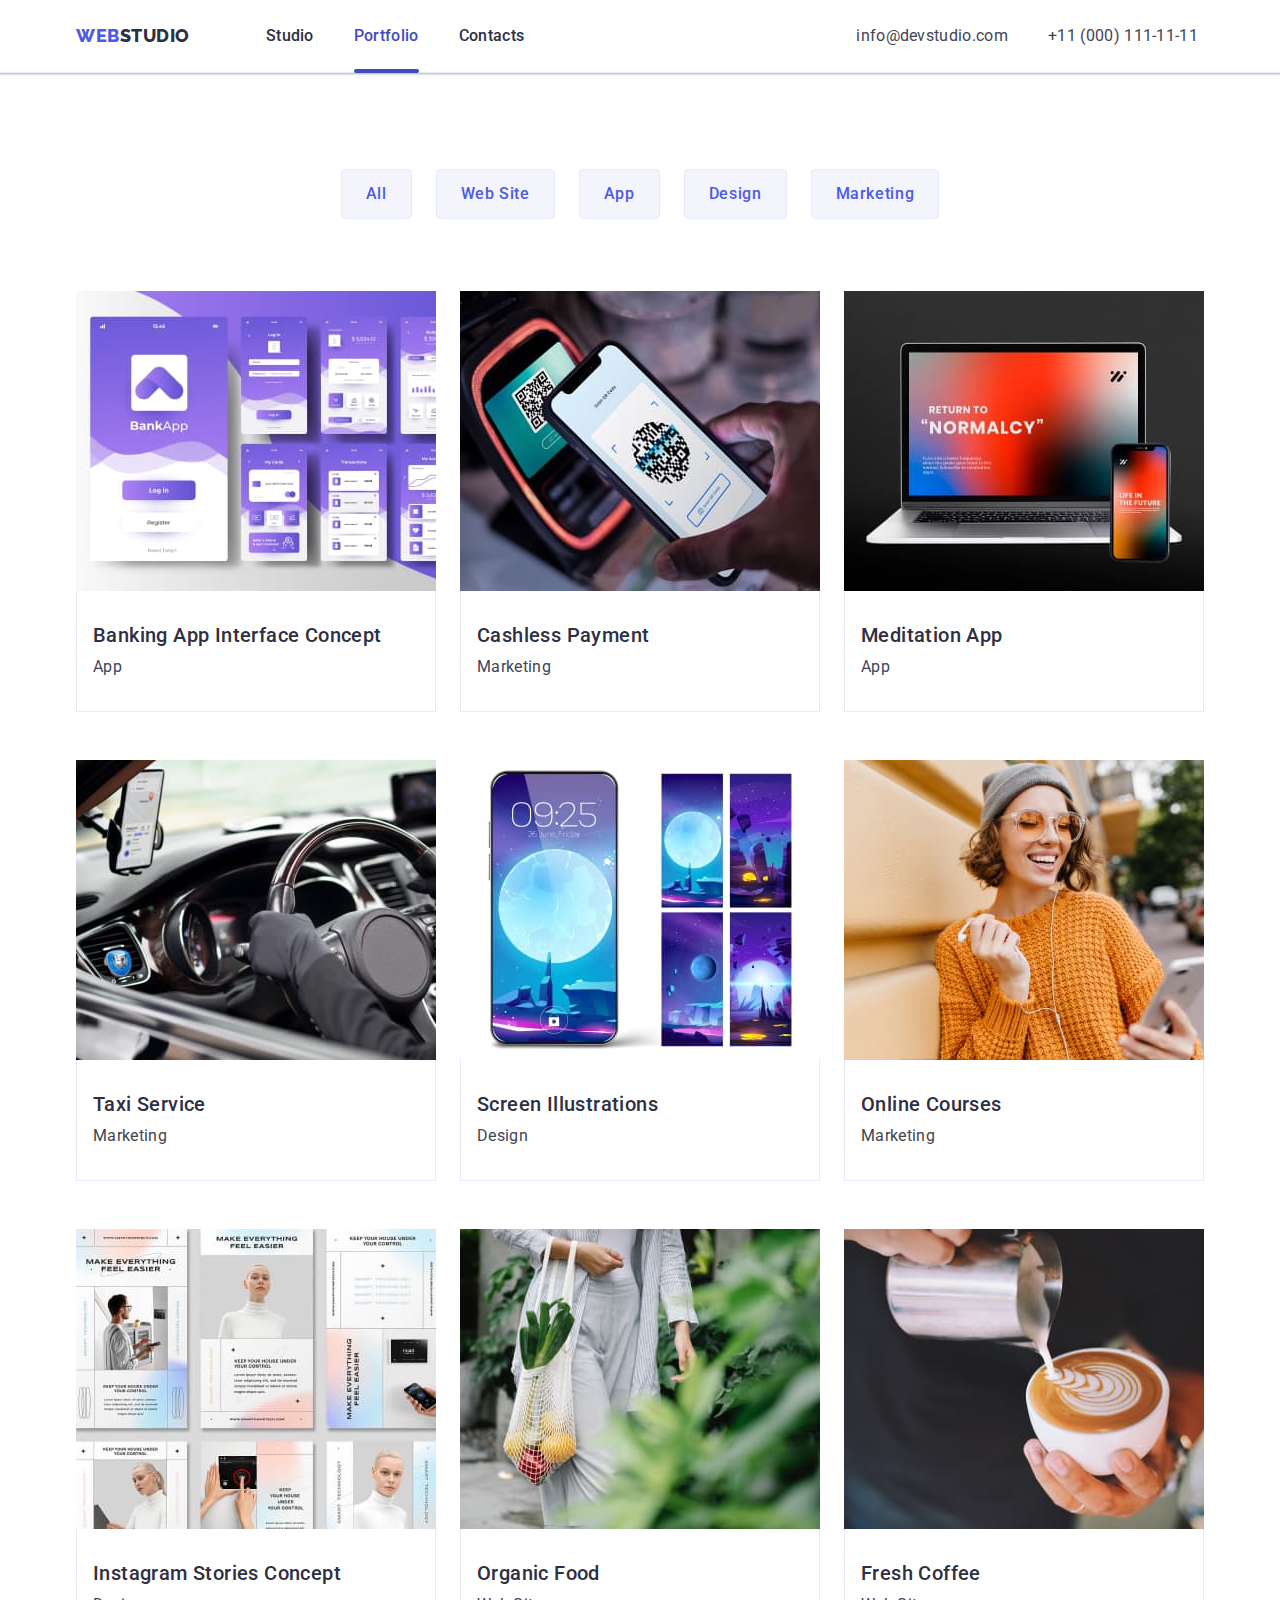
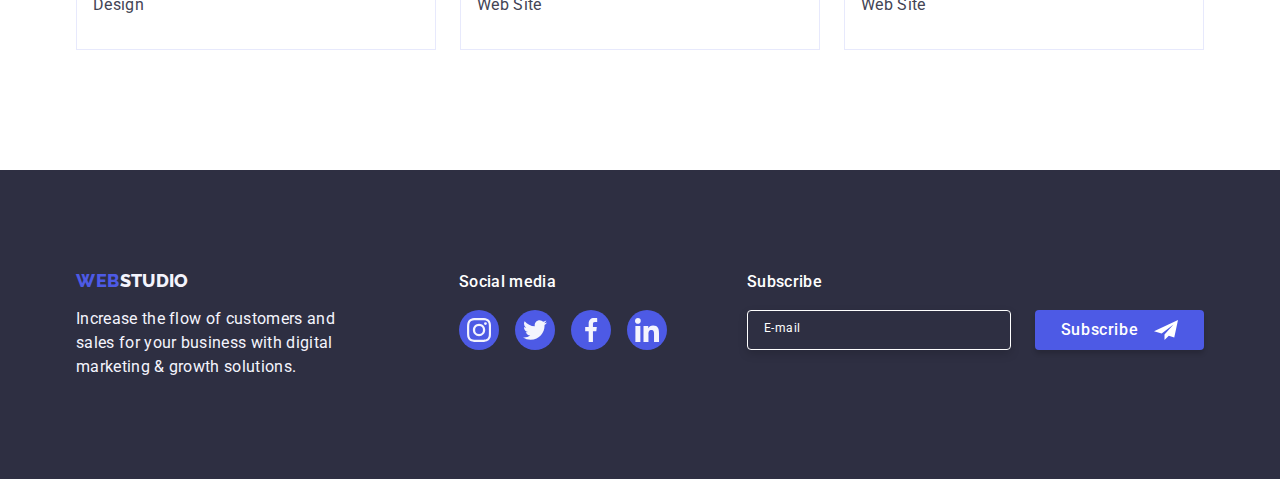
==== portfolio.html @ 9ed38844 "Initial commit" ====
<!DOCTYPE html>
<html lang="en">
  <head>
    <meta charset="UTF-8" />
    <meta http-equiv="X-UA-Compatible" content="IE=edge" />
    <meta name="viewport" content="width=device-width, initial-scale=1.0" />
    <title>Document</title>
    <!-- modern-normalize -->
    <link
      rel="stylesheet"
      href="https://cdn.jsdelivr.net/npm/modern-normalize@1.1.0/modern-normalize.min.css"
    />
    <link rel="stylesheet" href="./css/styles.css" />
    <link rel="preconnect" href="https://fonts.googleapis.com" />
    <link rel="preconnect" href="https://fonts.gstatic.com" crossorigin />
    <link
      href="https://fonts.googleapis.com/css2?family=Raleway:wght@800&family=Roboto:wght@400;500;700;900&display=swap"
      rel="stylesheet"
    />
  </head>
  <body>
    <!-- header section -->
    <header class="header">
      <div class="header-container container">
        <nav class="header-nav">
          <a class="main-logo link" href="./index.html">
            Web<span class="logo">Studio</span></a
          >
          <ul class="header-list list">
            <li class="header-items">
              <a class="header-link link" href="./index.html">Studio</a>
            </li>
            <li class="header-items">
              <a class="header-link current link" href="./portfolio.html"
                >Portfolio</a
              >
            </li>
            <li class="header-items">
              <a class="header-link link" href="">Contacts</a>
            </li>
          </ul>
        </nav>
        <address class="address">
          <ul class="address-list list">
            <li class="address-items">
              <a class="address-link link" href="mailto:info@devstudio.com"
                >info@devstudio.com</a
              >
            </li>
            <li class="address-items">
              <a class="address-link link" href="tel:+110001111111"
                >+11 (000) 111-11-11</a
              >
            </li>
          </ul>
        </address>
      </div>
    </header>
    <main>
      <!-- portfolio section -->
      <section class="portfolio">
        <div class="container">
          <h1 class="portfolio-title">Portfolio</h1>
          <ul class="portfolio-list list">
            <li class="portfolio-item">
              <button class="portfolio-btn" type="button">All</button>
            </li>
            <li class="portfolio-item">
              <button class="portfolio-btn" type="button">Web Site</button>
            </li>
            <li class="portfolio-item">
              <button class="portfolio-btn" type="button">App</button>
            </li>
            <li class="portfolio-item">
              <button class="portfolio-btn" type="button">Design</button>
            </li>
            <li class="portfolio-item">
              <button class="portfolio-btn" type="button">Marketing</button>
            </li>
          </ul>
          <ul class="portfolio-items list">
            <li class="portfolio-items-item">
              <a class="portfolio-link link" href="">
                <div class="portfolio-box">
                  <img
                    class="portfolio-img"
                    src="./images/img8.jpg"
                    alt="Banking App Interface Concept"
                    width="360"
                  />
                  <div class="overlay">
                    <p class="overlay-label">
                      14 Stylish and User-Friendly App Design Concepts · Task
                      Manager App · Calorie Tracker App · Exotic Fruit Ecommerce
                      App · Cloud Storage App
                    </p>
                  </div>
                </div>

                <div class="application-name">
                  <h2 class="portfolio-heading">
                    Banking App Interface Concept
                  </h2>
                  <p class="portfolio-text">App</p>
                </div>
              </a>
            </li>
            <li class="portfolio-items-item">
              <a class="portfolio-link link" href="">
                <div class="portfolio-box">
                  <img
                    class="portfolio-img"
                    src="./images/img9.jpg"
                    alt="Cashless Payment"
                    width="360"
                  />
                  <div class="overlay">
                    <p class="overlay-label">
                      14 Stylish and User-Friendly App Design Concepts · Task
                      Manager App · Calorie Tracker App · Exotic Fruit Ecommerce
                      App · Cloud Storage App
                    </p>
                  </div>
                </div>

                <div class="application-name">
                  <h2 class="portfolio-heading">Cashless Payment</h2>
                  <p class="portfolio-text">Marketing</p>
                </div>
              </a>
            </li>
            <li class="portfolio-items-item">
              <a class="portfolio-link link" href="">
                <div class="portfolio-box">
                  <img
                    class="portfolio-img"
                    src="./images/img10.jpg"
                    alt="Meditation App"
                    width="360"
                  />
                  <div class="overlay">
                    <p class="overlay-label">
                      14 Stylish and User-Friendly App Design Concepts · Task
                      Manager App · Calorie Tracker App · Exotic Fruit Ecommerce
                      App · Cloud Storage App
                    </p>
                  </div>
                </div>

                <div class="application-name">
                  <h2 class="portfolio-heading">Meditation App</h2>
                  <p class="portfolio-text">App</p>
                </div>
              </a>
            </li>
            <li class="portfolio-items-item">
              <a class="portfolio-link link" href="">
                <div class="portfolio-box">
                  <img
                    class="portfolio-img"
                    src="./images/img11.jpg"
                    alt="Taxi Service"
                    width="360"
                  />
                  <div class="overlay">
                    <p class="overlay-label">
                      14 Stylish and User-Friendly App Design Concepts · Task
                      Manager App · Calorie Tracker App · Exotic Fruit Ecommerce
                      App · Cloud Storage App
                    </p>
                  </div>
                </div>

                <div class="application-name">
                  <h2 class="portfolio-heading">Taxi Service</h2>
                  <p class="portfolio-text">Marketing</p>
                </div>
              </a>
            </li>
            <li class="portfolio-items-item">
              <a class="portfolio-link link" href="">
                <div class="portfolio-box">
                  <img
                    class="portfolio-img"
                    src="./images/img12.jpg"
                    alt="Screen Illustrations"
                    width="360"
                  />
                  <div class="overlay">
                    <p class="overlay-label">
                      14 Stylish and User-Friendly App Design Concepts · Task
                      Manager App · Calorie Tracker App · Exotic Fruit Ecommerce
                      App · Cloud Storage App
                    </p>
                  </div>
                </div>

                <div class="application-name">
                  <h2 class="portfolio-heading">Screen Illustrations</h2>
                  <p class="portfolio-text">Design</p>
                </div>
              </a>
            </li>
            <li class="portfolio-items-item">
              <a class="portfolio-link link" href="">
                <div class="portfolio-box">
                  <img
                    class="portfolio-img"
                    src="./images/img13.jpg"
                    alt="Online Courses"
                    width="360"
                  />
                  <div class="overlay">
                    <p class="overlay-label">
                      14 Stylish and User-Friendly App Design Concepts · Task
                      Manager App · Calorie Tracker App · Exotic Fruit Ecommerce
                      App · Cloud Storage App
                    </p>
                  </div>
                </div>

                <div class="application-name">
                  <h2 class="portfolio-heading">Online Courses</h2>
                  <p class="portfolio-text">Marketing</p>
                </div>
              </a>
            </li>
            <li class="portfolio-items-item">
              <a class="portfolio-link link" href="">
                <div class="portfolio-box">
                  <img
                    class="portfolio-img"
                    src="./images/img14.jpg"
                    alt="Instagram Stories Concept"
                    width="360"
                  />
                  <div class="overlay">
                    <p class="overlay-label">
                      14 Stylish and User-Friendly App Design Concepts · Task
                      Manager App · Calorie Tracker App · Exotic Fruit Ecommerce
                      App · Cloud Storage App
                    </p>
                  </div>
                </div>

                <div class="application-name">
                  <h2 class="portfolio-heading">Instagram Stories Concept</h2>
                  <p class="portfolio-text">Design</p>
                </div>
              </a>
            </li>
            <li class="portfolio-items-item">
              <a class="portfolio-link link" href="">
                <div class="portfolio-box">
                  <img
                    class="portfolio-img"
                    src="./images/img15.jpg"
                    alt="Organic Food"
                    width="360"
                  />
                  <div class="overlay">
                    <p class="overlay-label">
                      14 Stylish and User-Friendly App Design Concepts · Task
                      Manager App · Calorie Tracker App · Exotic Fruit Ecommerce
                      App · Cloud Storage App
                    </p>
                  </div>
                </div>

                <div class="application-name">
                  <h2 class="portfolio-heading">Organic Food</h2>
                  <p class="portfolio-text">Web Site</p>
                </div>
              </a>
            </li>
            <li class="portfolio-items-item">
              <a class="portfolio-link link" href="">
                <div class="portfolio-box">
                  <img
                    class="portfolio-img"
                    src="./images/img16.jpg"
                    alt="Fresh Coffee"
                    width="360"
                  />
                  <div class="overlay">
                    <p class="overlay-label">
                      14 Stylish and User-Friendly App Design Concepts · Task
                      Manager App · Calorie Tracker App · Exotic Fruit Ecommerce
                      App · Cloud Storage App
                    </p>
                  </div>
                </div>

                <div class="application-name">
                  <h2 class="portfolio-heading">Fresh Coffee</h2>
                  <p class="portfolio-text">Web Site</p>
                </div>
              </a>
            </li>
          </ul>
        </div>
      </section>
    </main>
    <!-- footer section -->
    <footer class="footer">
      <div class="footer-container container">
        <div class="footer-container-logo">
          <a class="main-logo last-logo link" href="./index.html">
            Web<span class="footer-logo">Studio</span></a
          >
          <p class="footer-text">
            Increase the flow of customers and sales for your business with
            digital marketing & growth solutions.
          </p>
        </div>
        <div class="social-media">
          <p class="social-media-title">Social media</p>
          <ul class="socials-footer list">
            <li class="socials-item">
              <a
                class="socials-link footer-link link"
                href="https://instagram.com"
                target="_blank"
                rel="noopener noreferrer"
                aria-label="instagram icon"
              >
                <svg class="socials-icon" width="24" height="24">
                  <use href="./images/icons.svg#icon-instagram-2"></use>
                </svg>
              </a>
            </li>
            <li class="socials-item">
              <a
                class="socials-link footer-link link"
                href=" https://twitter.com"
                target="_blank"
                rel="noopener noreferrer"
                aria-label="twitter icon"
              >
                <svg class="socials-icon" width="24" height="24">
                  <use href="./images/icons.svg#icon-twitter-1"></use>
                </svg>
              </a>
            </li>
            <li class="socials-item">
              <a
                class="socials-link footer-link link"
                href=" https://facebook.com"
                target="_blank"
                rel="noopener noreferrer"
                aria-label="facebook icon"
              >
                <svg class="socials-icon" width="24" height="24">
                  <use href="./images/icons.svg#icon-facebook-1"></use>
                </svg>
              </a>
            </li>
            <li class="socials-item">
              <a
                class="socials-link footer-link link"
                href=" https://linkedin.com"
                target="_blank"
                rel="noopener noreferrer"
                aria-label="linkedin icon"
              >
                <svg class="socials-icon" width="24" height="24">
                  <use href="./images/icons.svg#icon-linkedin-1"></use>
                </svg>
              </a>
            </li>
          </ul>
        </div>
        <!-- Footer form -->
        <form class="footer-subscribe" name="footer-form">
          <p class="footer-subscribe-text">Subscribe</p>
          <div class="footer-form">
            <input
              class="footer-subscribe-input"
              type="text"
              name="user_e-mail"
              id="user_e-mail"
              placeholder=" "
            />
            <label class="footer-subscribe-label" for="user_e-mail">
              E-mail</label
            >

            <button class="footer-subscribe-btn btn" type="submit">
              Subscribe
              <svg class="footer-subscribe-icon" width="24 " height="24">
                <use href="./images/icons.svg#icon-subscribe"></use>
              </svg>
            </button>
          </div>
        </form>
      </div>
    </footer>
  </body>
</html>
---- css/styles.css ----
:root {
  --iris: #4d5ae5;
  --ocean: #404bbf;
  --navy-blue: #2e2f42;
  --green: #31d0aa;
  --slate: #434455;
  --light-slate: #8e8f99;
  --cornflower: #e7e9fc;
  --cloud: #f4f4fd;
  --navy-blue-modal: #2e2f42;
  --grey: #2e2f42;
  --white: #ffffff;
  --dairy: #fcfcfc;
  /* font */
  --main-font: Roboto, sans-serif;
  --secondary-font: Raleway, sans-serif;
  /* transition */
  --anim-fast: 250ms cubic-bezier(0.4, 0, 0.2, 1);
}
/* reset start */
h1,
h2,
h3,
h4,
h5,
h6,
p {
  margin: 0;
}
img {
  display: block;
}

.link {
  text-decoration: none;
  color: inherit;
}
.list {
  list-style: none;
  padding: 0;
  margin: 0;
}
/* reset end */

body {
  font-family: var(--main-font);
  font-weight: 400;
  font-size: 16px;
  line-height: 24px;
  letter-spacing: 0.02em;
  color: var(--slate);
  background-color: var(--white);
}
.container {
  width: 1158px;
  margin-left: auto;
  margin-right: auto;
  padding-left: 15px;
  padding-right: 15px;
}
/* header */
.header {
  border-bottom: 1px solid var(--cornflower);
  box-shadow: 0px 2px 1px rgba(46, 47, 66, 0.08),
    0px 1px 1px rgba(46, 47, 66, 0.16), 0px 1px 6px rgba(46, 47, 66, 0.08);
}

.header-container {
  display: flex;
  align-items: center;
}

.main-logo {
  font-family: var(--secondary-font);
  font-weight: 800;
  font-size: 18px;
  line-height: 1.17;
  letter-spacing: 0.03em;
  text-transform: uppercase;
  color: var(--iris);
  margin-right: 76px;
}
.logo {
  color: var(--navy-blue);
}
.header-list {
  display: flex;
  gap: 40px;
  margin-right: 332px;
  font-weight: 500;
  color: var(--navy-blue);
}
.address {
  font-style: normal;
}
.address-list {
  display: flex;
  gap: 40px;
}

.header-nav {
  display: flex;
  align-items: center;
}
.header-link {
  position: relative;

  display: block;
  padding-top: 24px;
  padding-bottom: 24px;

  transition: color var(--anim-fast);
}
.header-link::after {
  content: "";
  position: absolute;
  bottom: -1px;
  left: 0;

  display: block;
  width: 100%;
  height: 4px;
  border-radius: 2px;
}

.header-link.current {
  color: var(--ocean);
}
.header-link.current::after {
  background-color: var(--ocean);
}

.header-link:hover,
.header-link:focus {
  color: var(--ocean);
}
.address-link {
  display: block;
  padding-top: 24px;
  padding-bottom: 24px;

  transition: color var(--anim-fast);
}
.address-link:hover,
.address-link:focus {
  color: var(--ocean);
}

/* hero */
.hero {
  color: var(--white);
  background-color: var(--navy-blue);
  padding: 188px 0px;
  max-width: 1440px;
  height: 600px;
  margin: 0 auto;
  background-size: cover;
  background-position: center;
  background-repeat: no-repeat;
  background-image: linear-gradient(
      rgba(46, 47, 66, 0.7),
      rgba(46, 47, 66, 0.7)
    ),
    url("../images/people-office1.jpg");
}

.hero-title {
  display: block;
  text-align: center;
  font-weight: 700;
  font-size: 56px;
  line-height: 1.07;
  letter-spacing: 0.02em;
  max-width: 496px;
  margin-bottom: 48px;
  margin-left: auto;
  margin-right: auto;
}

.btn {
  font-weight: 500;
  display: block;
  letter-spacing: 0.04em;
  color: var(--white);
  background-color: var(--iris);
  font-family: inherit;
  cursor: pointer;
  font-size: 16px;
  line-height: 1.5;
  margin: 0 auto;
  min-width: 169px;
  min-height: 56px;
  border-radius: 4px;
  border: none;
  box-shadow: 0px 4px 4px rgba(0, 0, 0, 0.15);
  transition: background-color var(--anim-fast);
}
.hero-btn:hover {
  background-color: var(--ocean);
}
.hero-btn:focus {
  background-color: var(--ocean);
}
/* advantages section */
.advantages {
  padding: 120px 0px;
}
.advantages-list {
  display: flex;
  gap: 24px;
}
.advantages-title {
  position: absolute;
  width: 1px;
  height: 1px;
  margin: -1px;
  border: 0;
  padding: 0;
  white-space: nowrap;
  clip-path: inset(100%);
  clip: rect(0 0 0 0);
  overflow: hidden;
  letter-spacing: 0.02em;
}
.advantages-items {
  width: calc((100% - 72px) / 4);
}
.advantages-subtitle {
  font-weight: 500;
  font-size: 20px;
  color: var(--navy-blue);
  letter-spacing: 0.02em;
  margin-bottom: 8px;
}
.advantages-icon {
  display: flex;
  justify-content: center;
  align-items: center;
  width: 264px;
  height: 112px;
  background-color: var(--cloud);
  border-radius: 4px;
  margin-bottom: 8px;
}

/* What are we doing section */

.section-title {
  font-weight: 700;
  font-size: 36px;
  line-height: 1.11;
  text-align: center;
  color: var(--navy-blue);
  text-transform: capitalize;
  margin-bottom: 72px;
}
.section-list {
  display: flex;
  gap: 24px;
}
.doing-section {
  padding-bottom: 120px;
}

/* Our Team section */
.team-list {
  display: flex;
  gap: 24px;
}
.team {
  background-color: var(--cloud);
  padding: 120px 0;
}
.team-title {
  font-weight: 700;
  font-size: 36px;
  line-height: 1.11;
  text-transform: capitalize;
  color: var(--navy-blue);
  letter-spacing: 0.02em;
  text-align: center;
  margin-bottom: 72px;
}

.team-items {
  background-color: var(--white);
  border-radius: 0px 0px 4px 4px;
  box-shadow: 0px 1px 6px rgba(46, 47, 66, 0.08),
    0px 1px 1px rgba(46, 47, 66, 0.16), 0px 2px 1px rgba(46, 47, 66, 0.08);
}
.team-heading {
  font-weight: 500;
  font-size: 20px;
  color: var(--navy-blue);
  letter-spacing: 0.02em;
  text-align: center;
  margin-bottom: 8px;
}
.team-name {
  padding: 32px 0px;
}
.team-text {
  text-align: center;
  margin-bottom: 8px;
}
.socials {
  display: flex;
  justify-content: center;
  padding: 0;
  gap: 24px;
}
.socials-link {
  display: flex;
  width: 40px;
  height: 40px;
  justify-content: center;
  align-items: center;

  background-color: var(--iris);
  border-radius: 50%;
  transition: background-color var(--anim-fast);
}
.socials-link:hover,
.socials-link:focus {
  background-color: var(--ocean);
}
.socials-icon {
  fill: var(--cloud);
}
/* customers */
.customers {
  padding-top: 120px;
  padding-bottom: 120px;
}
.customers-title {
  font-weight: 700;
  font-size: 36px;
  line-height: 1.1;
  text-align: center;
  letter-spacing: 0.02em;
  text-transform: capitalize;

  color: var(--navy-blue);
  margin-bottom: 72px;
}
.customers-list {
  display: flex;
  justify-content: center;
  align-items: center;
  gap: 24px;
}
.customers-link {
  display: flex;
  justify-content: center;
  align-items: center;
  width: 168px;
  height: 88px;
  border: 1px solid var(--light-slate);
  border-radius: 4px;
  color: var(--light-slate);
  transition: color var(--anim-fast), border-color var(--anim-fast);
}
.customers-link:hover,
.customers-link:focus {
  color: var(--ocean);
  border-color: var(--ocean);
}

.icon-logo {
  fill: currentColor;
  transition: fill var(--anim-fast);
}

.icon-logo:hover,
.icon-logo:focus {
  fill: currentColor;
}

/* footer */
.footer {
  background-color: var(--navy-blue);
  padding: 100px 0px;
}
.footer-text {
  color: var(--cloud);
}

.footer-logo {
  color: var(--cloud);
  letter-spacing: 0.02em;
}
.last-logo {
  display: inline-block;
  margin-bottom: 16px;
}
.footer-text {
  max-width: 264px;
}
.social-media-title {
  font-weight: 500;
  font-size: 16px;
  line-height: 1.5;
  letter-spacing: 0.02em;
  margin-bottom: 16px;

  color: var(--white);
}
.footer-container {
  display: flex;
  align-items: baseline;
}
.footer-container-logo {
  margin-right: 120px;
}
.socials-footer {
  display: flex;
  justify-content: center;
  align-items: center;
  padding: 0;
  gap: 16px;
}

.footer-link {
  transition: background-color var(--anim-fast);
}

.footer-link:hover,
.footer-link:focus {
  background-color: var(--green);
}

/* Footer form */
.footer-subscribe {
  margin-left: 80px;
}

.footer-form {
  display: flex;
  justify-content: space-between;
  align-items: flex-start;

  gap: 24px;
}
.footer-subscribe-text {
  font-weight: 500;
  font-size: 16px;
  line-height: 1.5;
  letter-spacing: 0.02em;
  color: var(--white);

  margin-bottom: 16px;
}
.footer-subscribe-label {
  display: flex;
  align-items: center;
  width: 40px;
  height: 18px;

  position: absolute;

  font-size: 12px;
  line-height: 2px;
  letter-spacing: 0.04em;

  color: var(--white);
  background-color: var(--navy-blue);
  border: 1px solid var(--navy-blue);

  transform: translateY(50%) translateX(16px);

  transition: transform var(--anim-fast);
}

.footer-subscribe-input {
  width: 264px;
  height: 40px;
  font-size: 12px;

  background-color: var(--navy-blue);
  border: 1px solid #ffffff;
  filter: drop-shadow(0px 4px 4px rgba(0, 0, 0, 0.15));
  border-radius: 4px;
  color: var(--white);
}
.footer-subscribe-input:focus + .footer-subscribe-label {
  transform: translateY(-10px) translateX(16px);
}
.footer-subscribe-input:not(:placeholder-shown) + .footer-subscribe-label {
  transform: translateY(-10px) translateX(16px);
}
.footer-subscribe-btn {
  display: flex;
  justify-content: center;
  align-items: center;
  gap: 16px;

  min-height: 40px;
  transition: background-color var(--anim-fast), border-color var(--anim-fast);
}

.footer-subscribe-btn:hover,
.footer-subscribe-btn:focus {
  background-color: var(--ocean);
  border-color: var(--ocean);
}
/* portfolio */
.portfolio {
  padding: 96px 0 120px;
}
.portfolio-title {
  position: absolute;
  width: 1px;
  height: 1px;
  margin: -1px;
  border: 0;
  padding: 0;
  white-space: nowrap;
  clip-path: inset(100%);
  clip: rect(0 0 0 0);
  overflow: hidden;
}

.portfolio-item {
  color: var(--iris);
}
.portfolio-btn {
  font-weight: 500;
  font-size: 16px;
  display: flex;
  align-items: center;
  text-align: center;
  letter-spacing: 0.04em;
  color: inherit;
  background-color: var(--cloud);
  font-family: inherit;
  cursor: pointer;
  line-height: 1.5;
  padding: 12px 24px;
  min-width: 69px;
  min-height: 48px;
  border: 1px solid var(--cornflower);
  border-radius: 4px;
  transition: background-color var(--anim-fast), color var(--anim-fast),
    border var(--anim-fast), box-shadow var(--anim-fast);
}
.portfolio-btn:hover,
.portfolio-btn:focus {
  background-color: var(--ocean);
  color: var(--white);
  border: 1px solid transparent;
  box-shadow: 0px 3px 1px rgba(0, 0, 0, 0.1), 0px 2px 1px rgba(0, 0, 0, 0.08),
    0px 2px 2px rgba(0, 0, 0, 0.12);
}
.portfolio-heading {
  font-weight: 500;
  font-size: 20px;
  color: var(--navy-blue);
  letter-spacing: 0.02em;
  margin-bottom: 8px;
}
.portfolio-list {
  display: flex;
  gap: 24px;
  justify-content: center;
  margin-bottom: 72px;
}
.portfolio-items {
  display: flex;
  flex-wrap: wrap;
  column-gap: 24px;
  row-gap: 48px;
}

.application-name {
  padding: 32px 16px;
  border: 1px solid var(--cornflower);
  border-top: none;
}
.portfolio-text {
  color: var(--slate);
}
.portfolio-link {
  display: block;
  transition: box-shadow var(--anim-fast);
}
.portfolio-link:hover,
.portfolio-link:focus {
  box-shadow: 0px 1px 6px rgba(46, 47, 66, 0.08),
    0px 1px 1px rgba(46, 47, 66, 0.16), 0px 2px 1px rgba(46, 47, 66, 0.08);
}

.portfolio-box {
  position: relative;
  overflow: hidden;
}

.overlay {
  position: absolute;
  top: 0;
  left: 0;
  transform: translateY(100%);

  max-width: 100%;
  height: 100%;
  padding: 40px 32px;

  background-color: var(--iris);
  cursor: pointer;
  transition: transform var(--anim-fast);
}
.overlay-label {
  color: var(--cloud);
}

.portfolio-link:hover .overlay,
.portfolio-link:focus .overlay {
  transform: translateY(0);
}

/* Modal styles */

.backdrop {
  position: fixed;
  top: 0;
  left: 0;

  width: 100%;
  height: 100%;

  background-color: rgba(46, 47, 66, 0.4);

  transition: opacity var(--anim-fast), visibility var(--anim-fast);
}
.is-hidden {
  opacity: 0;
  visibility: hidden;
  pointer-events: none;
}

.modal {
  position: absolute;
  top: 50%;
  left: 50%;
  transform: translate(-50%, -50%);

  padding: 24px;
  width: 408px;
  min-height: 584px;
  background-color: var(--dairy);
  box-shadow: 0px 1px 1px rgba(0, 0, 0, 0.14), 0px 1px 3px rgba(0, 0, 0, 0.12),
    0px 2px 1px rgba(0, 0, 0, 0.2);
  border-radius: 4px;
}
.modal-btn {
  display: flex;
  justify-content: center;
  align-items: center;

  width: 24px;
  height: 24px;
  margin-left: auto;
  margin-bottom: 24px;

  border-radius: 50%;
  background: var(--cornflower);
  border: 1px solid rgba(0, 0, 0, 0.1);

  transition: background-color var(--anim-fast);
}

.modal-btn:hover,
.modal-btn:focus {
  background-color: var(--ocean);
  border-color: var(--ocean);
}

.modal-icon {
  fill: var(--navy-blue);
  transition: fill var(--anim-fast);
}

.modal-btn:hover .modal-icon,
.modal-btn:focus .modal-icon {
  fill: var(--white);
}

.modal-title {
  display: block;
  margin-bottom: 16px;

  font-weight: 500;
  font-size: 16px;
  line-height: 1.5;
  text-align: center;
  letter-spacing: 0.02em;
  color: var(--navy-blue);
}
.modal-form-label {
  display: block;
  margin-bottom: 4px;

  font-size: 12px;
  line-height: 1.16;
  letter-spacing: 0.04em;
}
.modal-form-field {
  position: relative;
  margin-bottom: 8px;
}
.modal-form-input {
  width: 100%;
  height: 40px;
  border: 1px solid rgba(46, 47, 66, 0.4);
  border-radius: 4px;
  outline: 1px solid transparent;
  transition: outline-color var(--anim-fast);
  padding: 0 38px;
}
.modal-form-input:focus {
  outline-color: var(--iris);
}

.modal-form-icon {
  position: absolute;
  top: 50%;
  left: 16px;
  transform: translateY(-50%);
  transition: fill var(--anim-fast);
  pointer-events: none;
}
.modal-form-input:focus + .modal-form-icon {
  fill: var(--iris);
}
.modal-form-message {
  display: block;
  width: 100%;
  min-height: 120px;
  max-height: 180px;
  padding: 8px 16px;
  margin-bottom: 16px;

  resize: none;
  border: 1px solid rgba(46, 47, 66, 0.4);
  border-radius: 4px;
  outline: 1px solid transparent;
  transition: outline-color var(--anim-fast);
}
.modal-form-message:focus {
  outline-color: var(--iris);
}
.modal-form-message::placeholder {
  font-size: 12px;
  line-height: 1.16;
  letter-spacing: 0.04em;
  color: rgba(46, 47, 66, 0.4);
}
.modal-send-btn {
  display: block;
  margin: 0 auto;
  transition: background-color var(--anim-fast), border-color var(--ocean);
}
.modal-send-btn:hover,
.modal-send-btn:focus {
  background-color: var(--ocean);
  border-color: var(--ocean);
}
.modal-form-agreement {
  display: flex;
  align-items: center;
  justify-content: start;

  margin-bottom: 24px;
}

.modal-form-agreement-text {
  font-size: 12px;
  line-height: 1.16;
  letter-spacing: 0.04em;
  text-align: center;
  margin-left: 8px;

  color: var(--light-slate);
}
.modal-form-agreement-link {
  color: var(--iris);
}
.modal-form-agreement-box {
  appearance: none;
}

.modal-form-agreement-unchecked {
  opacity: 1;
  transition: var(--anim-fast);
}
.modal-form-agreement-box:checked
  + .modal-form-agreement-icon
  > .modal-form-agreement-unchecked {
  opacity: 0;
}

.modal-form-agreement-checked {
  opacity: 0;
  transition: var(--anim-fast);
}
.modal-form-agreement-box:checked
  + .modal-form-agreement-icon
  > .modal-form-agreement-checked {
  opacity: 1;
}
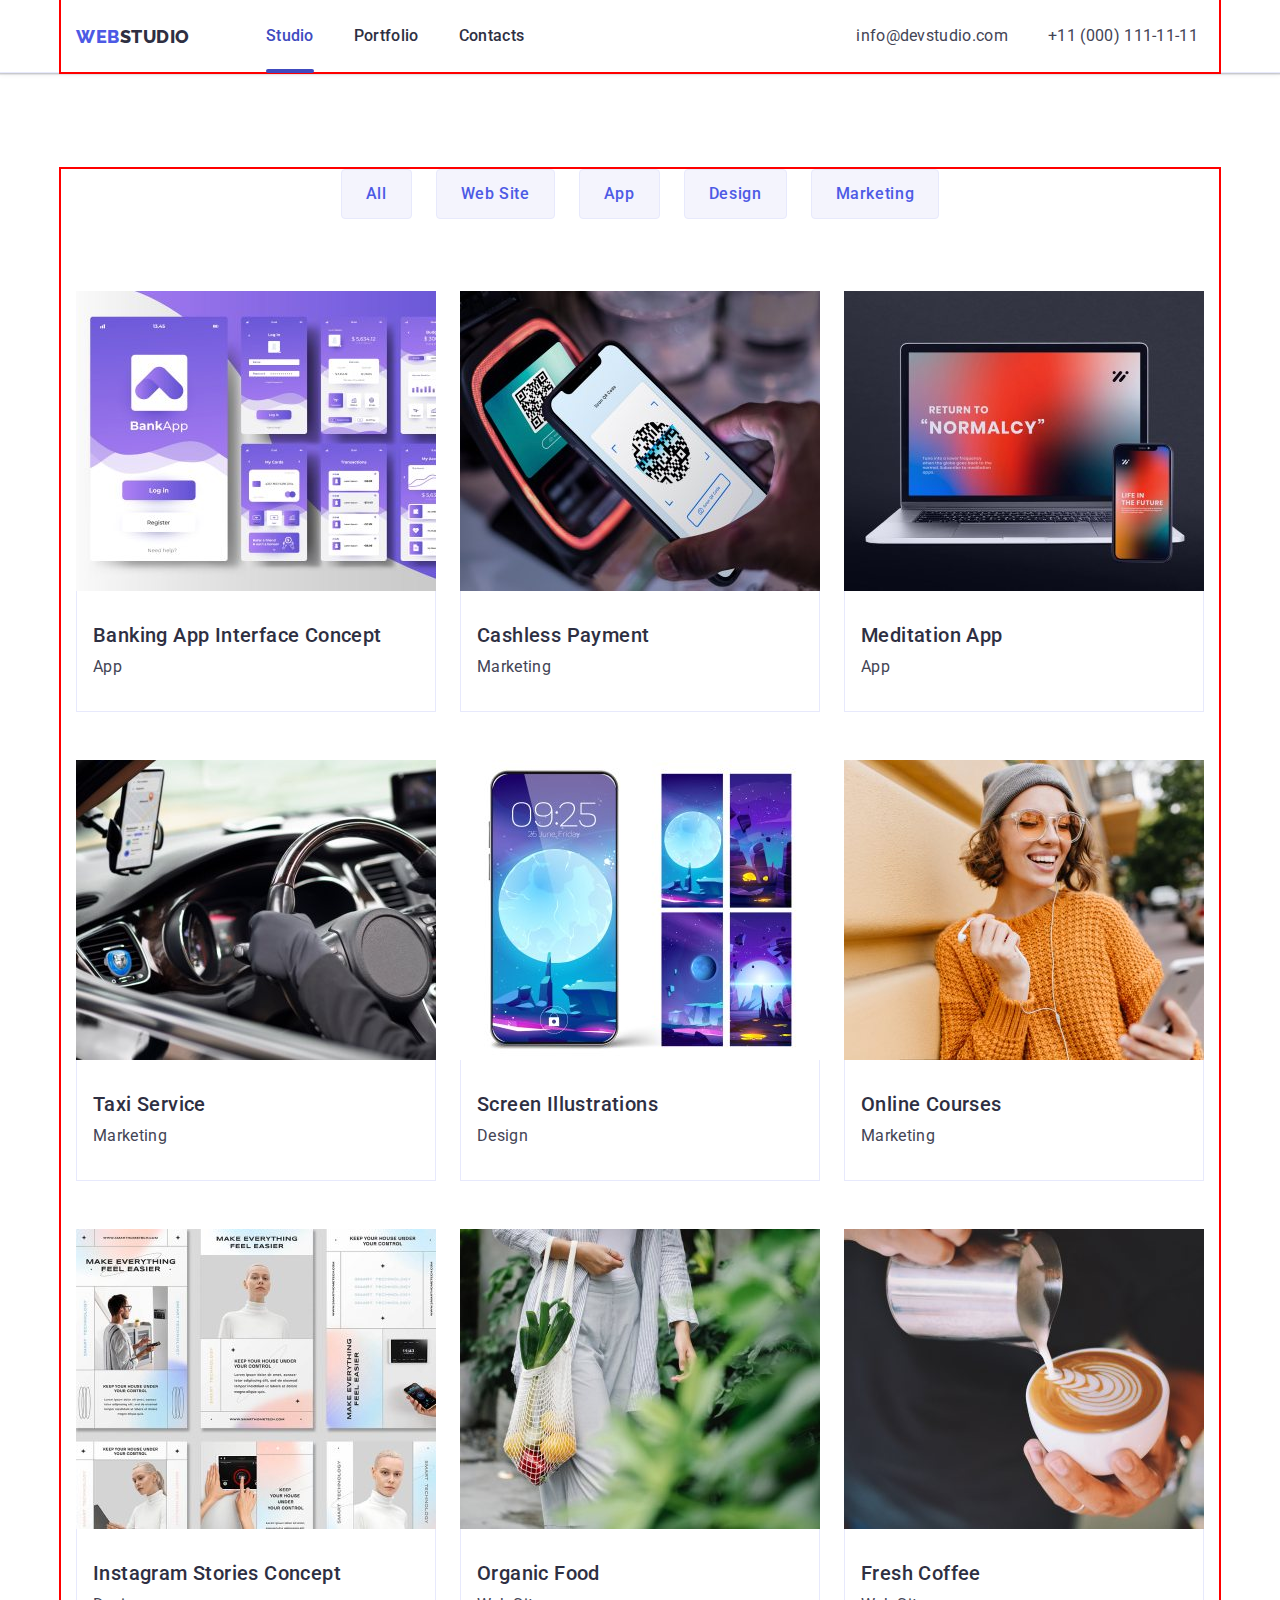
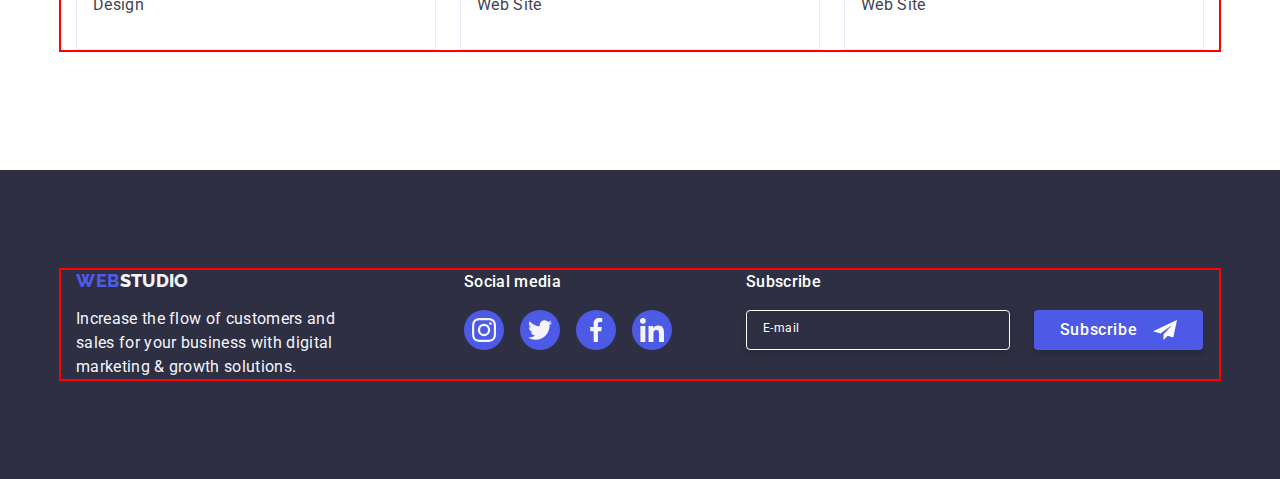
==== commit 72bc05f0: "portfolio" ====
--- a/portfolio.html
+++ b/portfolio.html
@@ -23,17 +23,15 @@
     <header class="header">
       <div class="header-container container">
         <nav class="header-nav">
-          <a class="main-logo link" href="./index.html">
+          <a class="header-main-logo main-logo link" href="./index.html">
             Web<span class="logo">Studio</span></a
           >
           <ul class="header-list list">
             <li class="header-items">
-              <a class="header-link link" href="./index.html">Studio</a>
+              <a class="header-link current link" href="./index.html">Studio</a>
             </li>
             <li class="header-items">
-              <a class="header-link current link" href="./portfolio.html"
-                >Portfolio</a
-              >
+              <a class="header-link link" href="./portfolio.html">Portfolio</a>
             </li>
             <li class="header-items">
               <a class="header-link link" href="">Contacts</a>
@@ -54,6 +52,15 @@
             </li>
           </ul>
         </address>
+        <button
+          class="menu-toggle js-open-menu"
+          aria-expanded="false"
+          aria-controls="mobile-menu"
+        >
+          <svg class="icon-menu" width="32" height="22">
+            <use href="./images/icons.svg#icon-menu"></use>
+          </svg>
+        </button>
       </div>
     </header>
     <main>
@@ -82,12 +89,39 @@
             <li class="portfolio-items-item">
               <a class="portfolio-link link" href="">
                 <div class="portfolio-box">
-                  <img
-                    class="portfolio-img"
-                    src="./images/img8.jpg"
-                    alt="Banking App Interface Concept"
-                    width="360"
-                  />
+                  <picture>
+                    <source
+                      media="(min-width: 1158px)"
+                      srcset="
+                        ./images/portfolio/img1360@1x.jpg 1x,
+                        ./images/portfolio/img1720@2x.jpg 2x
+                      "
+                      type="image/jpg"
+                    />
+                    <source
+                      media="(min-width: 768px)"
+                      srcset="
+                        ./images/portfolio/img1356@1x.jpg 1x,
+                        ./images/portfolio/img1712@2x.jpg 2x
+                      "
+                      type="image/jpg"
+                    />
+                    <source
+                      media="(max-width: 767px)"
+                      srcset="
+                        ./images/portfolio/img1396@1x.jpg 1x,
+                        ./images/portfolio/img1792@2x.jpg 2x
+                      "
+                      type="image/jpg"
+                    />
+                    <img
+                      class="portfolio-img"
+                      src="./images/portfolio/img1396@1x.jpg"
+                      alt="Banking App Interface Concept"
+                      width="360"
+                    />
+                  </picture>
+
                   <div class="overlay">
                     <p class="overlay-label">
                       14 Stylish and User-Friendly App Design Concepts · Task
@@ -108,12 +142,39 @@
             <li class="portfolio-items-item">
               <a class="portfolio-link link" href="">
                 <div class="portfolio-box">
-                  <img
-                    class="portfolio-img"
-                    src="./images/img9.jpg"
-                    alt="Cashless Payment"
-                    width="360"
-                  />
+                  <picture>
+                    <source
+                      media="(min-width: 1158px)"
+                      srcset="
+                        ./images/portfolio/img2360@1x.jpg 1x,
+                        ./images/portfolio/img2720@2x.jpg 2x
+                      "
+                      type="image/jpg"
+                    />
+                    <source
+                      media="(min-width: 768px)"
+                      srcset="
+                        ./images/portfolio/img2356@1x.jpg 1x,
+                        ./images/portfolio/img2712@2x.jpg 2x
+                      "
+                      type="image/jpg"
+                    />
+                    <source
+                      media="(max-width: 767px)"
+                      srcset="
+                        ./images/portfolio/img2396@1x.jpg 1x,
+                        ./images/portfolio/img2792@2x.jpg 2x
+                      "
+                      type="image/jpg"
+                    />
+                    <img
+                      class="portfolio-img"
+                      src="./images/portfolio/img2396@1x.jpg"
+                      alt="Cashless Payment"
+                      width="360"
+                    />
+                  </picture>
+
                   <div class="overlay">
                     <p class="overlay-label">
                       14 Stylish and User-Friendly App Design Concepts · Task
@@ -132,12 +193,40 @@
             <li class="portfolio-items-item">
               <a class="portfolio-link link" href="">
                 <div class="portfolio-box">
-                  <img
-                    class="portfolio-img"
-                    src="./images/img10.jpg"
-                    alt="Meditation App"
-                    width="360"
-                  />
+                  <picture>
+                    <source
+                      media="(min-width: 1158px)"
+                      srcset="
+                        ./images/portfolio/img3360@1x.jpg 1x,
+                        ./images/portfolio/img3720@2x.jpg 2x
+                      "
+                      type="image/jpg"
+                    />
+                    <source
+                      media="(min-width: 768px)"
+                      srcset="
+                        ./images/portfolio/img3356@1x.jpg 1x,
+                        ./images/portfolio/img3712@2x.jpg 2x
+                      "
+                      type="image/jpg"
+                    />
+                    <source
+                      media="(max-width: 767px)"
+                      1x
+                      srcset="
+                        ./images/portfolio/img3396@1x.jpg 1x,
+                        ./images/portfolio/img3792@2x.jpg 2x
+                      "
+                      type="image/jpg"
+                    />
+                    <img
+                      class="portfolio-img"
+                      src="./images/portfolio/img3396@1x.jpg"
+                      alt="Meditation App"
+                      width="360"
+                    />
+                  </picture>
+
                   <div class="overlay">
                     <p class="overlay-label">
                       14 Stylish and User-Friendly App Design Concepts · Task
@@ -156,12 +245,39 @@
             <li class="portfolio-items-item">
               <a class="portfolio-link link" href="">
                 <div class="portfolio-box">
-                  <img
-                    class="portfolio-img"
-                    src="./images/img11.jpg"
-                    alt="Taxi Service"
-                    width="360"
-                  />
+                  <picture>
+                    <source
+                      media="(min-width: 1158px)"
+                      srcset="
+                        ./images/portfolio/img4360@1x.jpg 1x,
+                        ./images/portfolio/img4720@2x.jpg 2x
+                      "
+                      type="image/jpg"
+                    />
+                    <source
+                      media="(min-width: 768px)"
+                      srcset="
+                        ./images/portfolio/img4356@1x.jpg 1x,
+                        ./images/portfolio/img4712@2x.jpg 2x
+                      "
+                      type="image/jpg"
+                    />
+                    <source
+                      media="(max-width: 767px)"
+                      srcset="
+                        ./images/portfolio/img4396@1x.jpg 1x,
+                        ./images/portfolio/img4792@2x.jpg 2x
+                      "
+                      type="image/jpg"
+                    />
+                    <img
+                      class="portfolio-img"
+                      src="./images/portfolio/img4396@1x.jpg"
+                      alt="Taxi Service"
+                      width="360"
+                    />
+                  </picture>
+
                   <div class="overlay">
                     <p class="overlay-label">
                       14 Stylish and User-Friendly App Design Concepts · Task
@@ -180,12 +296,39 @@
             <li class="portfolio-items-item">
               <a class="portfolio-link link" href="">
                 <div class="portfolio-box">
-                  <img
-                    class="portfolio-img"
-                    src="./images/img12.jpg"
-                    alt="Screen Illustrations"
-                    width="360"
-                  />
+                  <picture>
+                    <source
+                      media="(min-width: 1158px)"
+                      srcset="
+                        ./images/portfolio/img5360@1x.jpg 1x,
+                        ./images/portfolio/img5720@2x.jpg 2x
+                      "
+                      type="image/jpg"
+                    />
+                    <source
+                      media="(min-width: 768px)"
+                      srcset="
+                        ./images/portfolio/img5356@1x.jpg 1x,
+                        ./images/portfolio/img5712@2x.jpg 2x
+                      "
+                      type="image/jpg"
+                    />
+                    <source
+                      media="(max-width: 767px)"
+                      srcset="
+                        ./images/portfolio/img5396@1x.jpg 1x,
+                        ./images/portfolio/img5792@2x.jpg 2x
+                      "
+                      type="image/jpg"
+                    />
+                    <img
+                      class="portfolio-img"
+                      src="./images/portfolio/img5396@1x.jpg"
+                      alt="Screen Illustrations"
+                      width="360"
+                    />
+                  </picture>
+
                   <div class="overlay">
                     <p class="overlay-label">
                       14 Stylish and User-Friendly App Design Concepts · Task
@@ -204,12 +347,39 @@
             <li class="portfolio-items-item">
               <a class="portfolio-link link" href="">
                 <div class="portfolio-box">
-                  <img
-                    class="portfolio-img"
-                    src="./images/img13.jpg"
-                    alt="Online Courses"
-                    width="360"
-                  />
+                  <picture>
+                    <source
+                      media="(min-width: 1158px)"
+                      srcset="
+                        ./images/portfolio/img6360@1x.jpg 1x,
+                        ./images/portfolio/img6720@2x.jpg 2x
+                      "
+                      type="image/jpg"
+                    />
+                    <source
+                      media="(min-width: 768px)"
+                      srcset="
+                        ./images/portfolio/img6356@1x.jpg 1x,
+                        ./images/portfolio/img6712@2x.jpg 2x
+                      "
+                      type="image/jpg"
+                    />
+                    <source
+                      media="(max-width: 767px)"
+                      srcset="
+                        ./images/portfolio/img6396@1x.jpg 1x,
+                        ./images/portfolio/img6792@2x.jpg 2x
+                      "
+                      type="image/jpg"
+                    />
+                    <img
+                      class="portfolio-img"
+                      src="./images/portfolio/img6396@1x.jpg"
+                      alt="Online Courses"
+                      width="360"
+                    />
+                  </picture>
+
                   <div class="overlay">
                     <p class="overlay-label">
                       14 Stylish and User-Friendly App Design Concepts · Task
@@ -228,12 +398,39 @@
             <li class="portfolio-items-item">
               <a class="portfolio-link link" href="">
                 <div class="portfolio-box">
-                  <img
-                    class="portfolio-img"
-                    src="./images/img14.jpg"
-                    alt="Instagram Stories Concept"
-                    width="360"
-                  />
+                  <picture>
+                    <source
+                      media="(min-width: 1158px)"
+                      srcset="
+                        ./images/portfolio/img7360@1x.jpg 1x,
+                        ./images/portfolio/img7720@2x.jpg 2x
+                      "
+                      type="image/jpg"
+                    />
+                    <source
+                      media="(min-width: 768px)"
+                      srcset="
+                        ./images/portfolio/img7356@1x.jpg 1x,
+                        ./images/portfolio/img7712@2x.jpg 2x
+                      "
+                      type="image/jpg"
+                    />
+                    <source
+                      media="(max-width: 767px)"
+                      srcset="
+                        ./images/portfolio/img7396@1x.jpg 1x,
+                        ./images/portfolio/img7792@2x.jpg 2x
+                      "
+                      type="image/jpg"
+                    />
+                    <img
+                      class="portfolio-img"
+                      src="./images/portfolio/img7396@1x.jpg"
+                      alt="Instagram Stories Concept"
+                      width="360"
+                    />
+                  </picture>
+
                   <div class="overlay">
                     <p class="overlay-label">
                       14 Stylish and User-Friendly App Design Concepts · Task
@@ -252,12 +449,39 @@
             <li class="portfolio-items-item">
               <a class="portfolio-link link" href="">
                 <div class="portfolio-box">
-                  <img
-                    class="portfolio-img"
-                    src="./images/img15.jpg"
-                    alt="Organic Food"
-                    width="360"
-                  />
+                  <picture>
+                    <source
+                      media="(min-width: 1158px)"
+                      srcset="
+                        ./images/portfolio/img8360@1x.jpg 1x,
+                        ./images/portfolio/img8720@2x.jpg 2x
+                      "
+                      type="image/jpg"
+                    />
+                    <source
+                      media="(min-width: 768px)"
+                      srcset="
+                        ./images/portfolio/img8356@1x.jpg 1x,
+                        ./images/portfolio/img8712@2x.jpg 2x
+                      "
+                      type="image/jpg"
+                    />
+                    <source
+                      media="(max-width: 767px)"
+                      srcset="
+                        ./images/portfolio/img8396@1x.jpg 1x,
+                        ./images/portfolio/img8792@2x.jpg 2x
+                      "
+                      type="image/jpg"
+                    />
+                    <img
+                      class="portfolio-img"
+                      src="./images/portfolio/img8396@1x.jpg"
+                      alt="Organic Food"
+                      width="360"
+                    />
+                  </picture>
+
                   <div class="overlay">
                     <p class="overlay-label">
                       14 Stylish and User-Friendly App Design Concepts · Task
@@ -276,12 +500,39 @@
             <li class="portfolio-items-item">
               <a class="portfolio-link link" href="">
                 <div class="portfolio-box">
-                  <img
-                    class="portfolio-img"
-                    src="./images/img16.jpg"
-                    alt="Fresh Coffee"
-                    width="360"
-                  />
+                  <picture>
+                    <source
+                      media="(min-width: 1158px)"
+                      srcset="
+                        ./images/portfolio/img9360@1x.jpg 1x,
+                        ./images/portfolio/img9720@2x.jpg 2x
+                      "
+                      type="image/jpg"
+                    />
+                    <source
+                      media="(min-width: 768px)"
+                      srcset="
+                        ./images/portfolio/img9356@1x.jpg 1x,
+                        ./images/portfolio/img9712@2x.jpg 2x
+                      "
+                      type="image/jpg"
+                    />
+                    <source
+                      media="(max-width: 767px)"
+                      srcset="
+                        ./images/portfolio/img9396@1x.jpg 1x,
+                        ./images/portfolio/img9792@2x.jpg 2x
+                      "
+                      type="image/jpg"
+                    />
+                    <img
+                      class="portfolio-img"
+                      src="./images/portfolio/img9396@1x.jpg"
+                      alt="Fresh Coffee"
+                      width="360"
+                    />
+                  </picture>
+
                   <div class="overlay">
                     <p class="overlay-label">
                       14 Stylish and User-Friendly App Design Concepts · Task
@@ -305,15 +556,18 @@
     <footer class="footer">
       <div class="footer-container container">
         <div class="footer-container-logo">
-          <a class="main-logo last-logo link" href="./index.html">
-            Web<span class="footer-logo">Studio</span></a
-          >
+          <div class="container-logo">
+            <a class="main-logo last-logo link" href="./index.html">
+              Web<span class="footer-logo">Studio</span></a
+            >
+          </div>
           <p class="footer-text">
             Increase the flow of customers and sales for your business with
             digital marketing & growth solutions.
           </p>
         </div>
-        <div class="social-media">
+
+        <div>
           <p class="social-media-title">Social media</p>
           <ul class="socials-footer list">
             <li class="socials-item">
@@ -370,6 +624,7 @@
             </li>
           </ul>
         </div>
+
         <!-- Footer form -->
         <form class="footer-subscribe" name="footer-form">
           <p class="footer-subscribe-text">Subscribe</p>
--- a/css/styles.css
+++ b/css/styles.css
@@ -29,6 +29,8 @@
 }
 img {
   display: block;
+  max-width: 100%;
+  height: auto;
 }
 
 .link {
@@ -51,12 +53,29 @@
   color: var(--slate);
   background-color: var(--white);
 }
+
 .container {
-  width: 1158px;
+  /* phone styles */
+  min-width: 320px;
+  max-width: 428px;
   margin-left: auto;
   margin-right: auto;
   padding-left: 15px;
   padding-right: 15px;
+  outline: 2px solid red;
+}
+/* tablet styles */
+@media only screen and (min-width: 768px) {
+  .container {
+    max-width: 768px;
+  }
+}
+
+/* desktop styles */
+@media screen and (min-width: 1158px) {
+  .container {
+    max-width: 1158px;
+  }
 }
 /* header */
 .header {
@@ -66,6 +85,7 @@
 }
 
 .header-container {
+  position: relative;
   display: flex;
   align-items: center;
 }
@@ -78,24 +98,48 @@
   letter-spacing: 0.03em;
   text-transform: uppercase;
   color: var(--iris);
-  margin-right: 76px;
-}
+}
+.header-main-logo {
+  margin-right: 249px;
+  padding-top: 24px;
+  padding-bottom: 22px;
+}
+@media only screen and (min-width: 768px) {
+  .header-main-logo {
+    margin-right: 105px;
+    padding-left: 0;
+  }
+}
+@media only screen and (min-width: 1158px) {
+  .header-main-logo {
+    margin-right: 76px;
+  }
+}
+
 .logo {
   color: var(--navy-blue);
 }
 .header-list {
   display: flex;
   gap: 40px;
-  margin-right: 332px;
   font-weight: 500;
   color: var(--navy-blue);
 }
-.address {
-  font-style: normal;
-}
-.address-list {
-  display: flex;
-  gap: 40px;
+@media only screen and (max-width: 767px) {
+  .header-list {
+    display: none;
+  }
+}
+@media only screen and (min-width: 768px) {
+  .header-list {
+    margin-right: 105px;
+  }
+}
+
+@media only screen and (min-width: 1158px) {
+  .header-list {
+    margin-right: 332px;
+  }
 }
 
 .header-nav {
@@ -134,47 +178,163 @@
 .header-link:focus {
   color: var(--ocean);
 }
-.address-link {
-  display: block;
-  padding-top: 24px;
-  padding-bottom: 24px;
-
-  transition: color var(--anim-fast);
-}
-.address-link:hover,
-.address-link:focus {
-  color: var(--ocean);
+
+.address {
+  font-style: normal;
+}
+
+.address-list {
+  display: flex;
+  gap: 40px;
+}
+@media only screen and (max-width: 768px) {
+  .address-list {
+    display: none;
+  }
+}
+@media only screen and (min-width: 768px) {
+  .address-list {
+    display: flex;
+    flex-direction: column;
+    gap: 12px;
+  }
+}
+@media only screen and (min-width: 1158px) {
+  .address-list {
+    flex-direction: row;
+    gap: 40px;
+  }
+}
+
+@media only screen and (min-width: 1158px) {
+  .address-link {
+    display: block;
+    padding-top: 24px;
+    padding-bottom: 24px;
+
+    transition: color var(--anim-fast);
+  }
+  .address-link:hover,
+  .address-link:focus {
+    color: var(--ocean);
+  }
 }
 
 /* hero */
 .hero {
   color: var(--white);
   background-color: var(--navy-blue);
-  padding: 188px 0px;
-  max-width: 1440px;
-  height: 600px;
+  padding: 112px 0px;
+  max-width: 428px;
+  height: 432px;
   margin: 0 auto;
   background-size: cover;
   background-position: center;
   background-repeat: no-repeat;
-  background-image: linear-gradient(
-      rgba(46, 47, 66, 0.7),
-      rgba(46, 47, 66, 0.7)
-    ),
-    url("../images/people-office1.jpg");
-}
-
+}
+@media only screen and (max-width: 428px) {
+  .hero {
+    background-image: linear-gradient(
+        rgba(46, 47, 66, 0.7),
+        rgba(46, 47, 66, 0.7)
+      ),
+      url("../images/hero/mobile@1x.jpg");
+  }
+
+  @media (min-device-pixel-ratio: 2),
+    (min-resolution: 192dpi),
+    (min-resolution: 2dppx) {
+    .hero {
+      background-image: linear-gradient(
+          rgba(46, 47, 66, 0.7),
+          rgba(46, 47, 66, 0.7)
+        ),
+        url("../images/hero/mobile@2x.jpg");
+    }
+  }
+}
+
+@media only screen and (min-width: 768px) {
+  .hero {
+    max-width: 768px;
+    height: 436px;
+  }
+}
+@media only screen and (min-width: 429px) and (max-width: 768px) {
+  .hero {
+    background-image: linear-gradient(
+        rgba(46, 47, 66, 0.7),
+        rgba(46, 47, 66, 0.7)
+      ),
+      url("../images/hero/tablet@1x.jpg");
+  }
+
+  @media (min-device-pixel-ratio: 2),
+    (min-resolution: 192dpi),
+    (min-resolution: 2dppx) {
+    .hero {
+      background-image: linear-gradient(
+          rgba(46, 47, 66, 0.7),
+          rgba(46, 47, 66, 0.7)
+        ),
+        url("../images/hero/tablet@2x.jpg");
+    }
+  }
+}
+
+@media only screen and (min-width: 768px) {
+  .hero {
+    background-image: linear-gradient(
+        rgba(46, 47, 66, 0.7),
+        rgba(46, 47, 66, 0.7)
+      ),
+      url("../images/hero/desktop@1x.jpg");
+  }
+
+  @media (min-device-pixel-ratio: 2),
+    (min-resolution: 192dpi),
+    (min-resolution: 2dppx) {
+    .hero {
+      background-image: linear-gradient(
+          rgba(46, 47, 66, 0.7),
+          rgba(46, 47, 66, 0.7)
+        ),
+        url("../images/hero/desktop@2x.jpg");
+    }
+  }
+}
+
+@media only screen and (min-width: 1158px) {
+  .hero {
+    padding: 188px 0px;
+    max-width: 1440px;
+    height: 600px;
+  }
+}
 .hero-title {
   display: block;
   text-align: center;
   font-weight: 700;
-  font-size: 56px;
-  line-height: 1.07;
+  font-size: 36px;
+  line-height: 1.11;
   letter-spacing: 0.02em;
   max-width: 496px;
-  margin-bottom: 48px;
+  margin-bottom: 72px;
   margin-left: auto;
   margin-right: auto;
+}
+
+@media only screen and (min-width: 768px) {
+  .hero-title {
+    font-size: 56px;
+    line-height: 1.07;
+    margin-bottom: 36px;
+  }
+}
+@media only screen and (min-width: 1158px) {
+  .hero-title {
+    margin-bottom: 48px;
+  }
 }
 
 .btn {
@@ -195,20 +355,40 @@
   box-shadow: 0px 4px 4px rgba(0, 0, 0, 0.15);
   transition: background-color var(--anim-fast);
 }
+
 .hero-btn:hover {
   background-color: var(--ocean);
 }
 .hero-btn:focus {
   background-color: var(--ocean);
 }
+
 /* advantages section */
 .advantages {
-  padding: 120px 0px;
+  padding: 96px 0px;
+}
+
+@media only screen and (min-width: 1158px) {
+  .advantages {
+    padding: 120px 0px;
+  }
 }
 .advantages-list {
   display: flex;
-  gap: 24px;
-}
+  flex-wrap: wrap;
+  gap: 72px;
+}
+@media only screen and (min-width: 768px) {
+  .advantages-list {
+    gap: 72px 24px;
+  }
+}
+@media only screen and (min-width: 1158px) {
+  .advantages-list {
+    gap: 24px;
+  }
+}
+
 .advantages-title {
   position: absolute;
   width: 1px;
@@ -222,16 +402,18 @@
   overflow: hidden;
   letter-spacing: 0.02em;
 }
-.advantages-items {
-  width: calc((100% - 72px) / 4);
-}
-.advantages-subtitle {
-  font-weight: 500;
-  font-size: 20px;
-  color: var(--navy-blue);
-  letter-spacing: 0.02em;
-  margin-bottom: 8px;
-}
+
+@media only screen and (min-width: 768px) {
+  .advantages-items {
+    width: calc((100% - 24px) / 2);
+  }
+}
+@media only screen and (min-width: 1158px) {
+  .advantages-items {
+    width: calc((100% - 72px) / 4);
+  }
+}
+
 .advantages-icon {
   display: flex;
   justify-content: center;
@@ -241,6 +423,43 @@
   background-color: var(--cloud);
   border-radius: 4px;
   margin-bottom: 8px;
+}
+@media only screen and (max-width: 1158px) {
+  .advantages-icon {
+    display: none;
+  }
+}
+
+.advantages-subtitle {
+  font-weight: 700;
+  font-size: 36px;
+  line-height: 1.11;
+  letter-spacing: 0.02em;
+  text-align: center;
+
+  text-transform: capitalize;
+  color: var(--navy-blue);
+  margin-bottom: 8px;
+}
+@media only screen and (min-width: 768px) {
+  .advantages-subtitle {
+    text-align: start;
+  }
+}
+@media only screen and (min-width: 1158px) {
+  .advantages-subtitle {
+    font-weight: 500;
+    font-size: 20px;
+  }
+}
+.advantages-text {
+  font-weight: 500;
+  text-align: start;
+}
+@media only screen and (min-width: 1158px) {
+  .advantages-text {
+    font-weight: 400;
+  }
 }
 
 /* What are we doing section */
@@ -259,18 +478,28 @@
   gap: 24px;
 }
 .doing-section {
+  display: none;
   padding-bottom: 120px;
 }
 
+@media only screen and (min-width: 1158px) {
+  .doing-section {
+    display: block;
+  }
+}
 /* Our Team section */
-.team-list {
-  display: flex;
-  gap: 24px;
-}
+
 .team {
   background-color: var(--cloud);
-  padding: 120px 0;
-}
+  padding: 96px 0;
+}
+@media only screen and (min-width: 1158px) {
+  .team {
+    background-color: var(--cloud);
+    padding: 120px 0;
+  }
+}
+
 .team-title {
   font-weight: 700;
   font-size: 36px;
@@ -281,12 +510,26 @@
   text-align: center;
   margin-bottom: 72px;
 }
-
+.team-list {
+  display: flex;
+  flex-wrap: wrap;
+  justify-content: center;
+  gap: 72px;
+}
+@media only screen and (min-width: 768px) {
+  .team-list {
+    gap: 64px 24px;
+  }
+}
 .team-items {
   background-color: var(--white);
   border-radius: 0px 0px 4px 4px;
   box-shadow: 0px 1px 6px rgba(46, 47, 66, 0.08),
     0px 1px 1px rgba(46, 47, 66, 0.16), 0px 2px 1px rgba(46, 47, 66, 0.08);
+}
+
+.team-name {
+  padding: 32px 0px;
 }
 .team-heading {
   font-weight: 500;
@@ -296,9 +539,6 @@
   text-align: center;
   margin-bottom: 8px;
 }
-.team-name {
-  padding: 32px 0px;
-}
 .team-text {
   text-align: center;
   margin-bottom: 8px;
@@ -329,8 +569,14 @@
 }
 /* customers */
 .customers {
-  padding-top: 120px;
-  padding-bottom: 120px;
+  padding-top: 96px;
+  padding-bottom: 96px;
+}
+@media only screen and (min-width: 1158px) {
+  .customers {
+    padding-top: 120px;
+    padding-bottom: 120px;
+  }
 }
 .customers-title {
   font-weight: 700;
@@ -345,9 +591,15 @@
 }
 .customers-list {
   display: flex;
-  justify-content: center;
-  align-items: center;
-  gap: 24px;
+  flex-wrap: wrap;
+  justify-content: center;
+  align-items: center;
+  gap: 72px 16px;
+}
+@media only screen and (min-width: 768px) {
+  .customers-list {
+    gap: 72px 24px;
+  }
 }
 .customers-link {
   display: flex;
@@ -358,33 +610,84 @@
   border: 1px solid var(--light-slate);
   border-radius: 4px;
   color: var(--light-slate);
-  transition: color var(--anim-fast), border-color var(--anim-fast);
-}
-.customers-link:hover,
-.customers-link:focus {
-  color: var(--ocean);
-  border-color: var(--ocean);
+}
+@media only screen and (min-width: 768px) {
+  .customers-link {
+    transition: color var(--anim-fast), border-color var(--anim-fast);
+  }
+}
+@media only screen and (min-width: 768px) {
+  .customers-link:hover,
+  .customers-link:focus {
+    color: var(--ocean);
+    border-color: var(--ocean);
+  }
 }
 
 .icon-logo {
   fill: currentColor;
   transition: fill var(--anim-fast);
 }
-
-.icon-logo:hover,
-.icon-logo:focus {
-  fill: currentColor;
+@media only screen and (min-width: 768px) {
+  .icon-logo:hover,
+  .icon-logo:focus {
+    fill: currentColor;
+  }
 }
 
 /* footer */
 .footer {
   background-color: var(--navy-blue);
-  padding: 100px 0px;
-}
-.footer-text {
-  color: var(--cloud);
-}
-
+  padding: 96px 0px;
+}
+@media only screen and (min-width: 1158px) {
+  .footer {
+    padding: 100px 0px;
+  }
+}
+
+.footer-container {
+  display: flex;
+  flex-direction: column;
+  gap: 72px;
+}
+@media only screen and (min-width: 768px) {
+  .footer-container {
+    flex-direction: row;
+    flex-wrap: wrap;
+    gap: 72px 24px;
+  }
+}
+@media only screen and (min-width: 1158px) {
+  .footer-container {
+    align-items: baseline;
+    flex-wrap: nowrap;
+  }
+}
+.footer-container-logo {
+  margin: 0 auto;
+}
+@media only screen and (min-width: 768px) {
+  .footer-container-logo {
+    margin-right: 0px;
+    margin-left: 80px;
+  }
+}
+@media only screen and (min-width: 1158px) {
+  .footer-container-logo {
+    margin-left: 0;
+    margin-right: 100px;
+  }
+}
+.container-logo {
+  display: flex;
+  justify-content: center;
+}
+@media only screen and (min-width: 768px) {
+  .container-logo {
+    justify-content: start;
+  }
+}
 .footer-logo {
   color: var(--cloud);
   letter-spacing: 0.02em;
@@ -394,24 +697,26 @@
   margin-bottom: 16px;
 }
 .footer-text {
+  color: var(--cloud);
   max-width: 264px;
 }
+
 .social-media-title {
   font-weight: 500;
   font-size: 16px;
   line-height: 1.5;
   letter-spacing: 0.02em;
   margin-bottom: 16px;
+  text-align: center;
 
   color: var(--white);
 }
-.footer-container {
-  display: flex;
-  align-items: baseline;
-}
-.footer-container-logo {
-  margin-right: 120px;
-}
+@media only screen and (min-width: 768px) {
+  .social-media-title {
+    text-align: start;
+  }
+}
+
 .socials-footer {
   display: flex;
   justify-content: center;
@@ -419,27 +724,45 @@
   padding: 0;
   gap: 16px;
 }
-
-.footer-link {
-  transition: background-color var(--anim-fast);
-}
-
-.footer-link:hover,
-.footer-link:focus {
-  background-color: var(--green);
+@media only screen and (min-width: 1158px) {
+  .socials-footer {
+    margin-right: 50px;
+  }
+}
+
+@media only screen and (min-width: 768px) {
+  .footer-link {
+    transition: background-color var(--anim-fast);
+  }
+  .footer-link:hover,
+  .footer-link:focus {
+    background-color: var(--green);
+  }
 }
 
 /* Footer form */
 .footer-subscribe {
-  margin-left: 80px;
+  text-align: center;
+}
+@media only screen and (min-width: 768px) and (max-width: 1158px) {
+  .footer-subscribe {
+    margin-left: 80px;
+  }
 }
 
 .footer-form {
   display: flex;
-  justify-content: space-between;
-  align-items: flex-start;
-
-  gap: 24px;
+  flex-direction: column;
+  gap: 16px;
+}
+@media only screen and (min-width: 768px) {
+  .footer-form {
+    flex-direction: row;
+    justify-content: space-between;
+    align-items: flex-start;
+
+    gap: 24px;
+  }
 }
 .footer-subscribe-text {
   font-weight: 500;
@@ -450,6 +773,11 @@
 
   margin-bottom: 16px;
 }
+@media only screen and (min-width: 768px) {
+  .footer-subscribe-text {
+    text-align: start;
+  }
+}
 .footer-subscribe-label {
   display: flex;
   align-items: center;
@@ -472,7 +800,7 @@
 }
 
 .footer-subscribe-input {
-  width: 264px;
+  width: 100%;
   height: 40px;
   font-size: 12px;
 
@@ -482,6 +810,11 @@
   border-radius: 4px;
   color: var(--white);
 }
+@media only screen and (min-width: 768px) {
+  .footer-subscribe-input {
+    width: 264px;
+  }
+}
 .footer-subscribe-input:focus + .footer-subscribe-label {
   transform: translateY(-10px) translateX(16px);
 }
@@ -505,8 +838,19 @@
 }
 /* portfolio */
 .portfolio {
-  padding: 96px 0 120px;
-}
+  padding: 48px 0;
+}
+@media only screen and (min-width: 768px) {
+  .portfolio {
+    padding: 64px 0 96px;
+  }
+}
+@media only screen and (min-width: 1158px) {
+  .portfolio {
+    padding: 96px 0 120px;
+  }
+}
+
 .portfolio-title {
   position: absolute;
   width: 1px;
@@ -519,7 +863,13 @@
   clip: rect(0 0 0 0);
   overflow: hidden;
 }
-
+.portfolio-list {
+  display: flex;
+  flex-wrap: wrap;
+  gap: 24px;
+  justify-content: center;
+  margin-bottom: 72px;
+}
 .portfolio-item {
   color: var(--iris);
 }
@@ -527,6 +877,7 @@
   font-weight: 500;
   font-size: 16px;
   display: flex;
+  flex-wrap: wrap;
   align-items: center;
   text-align: center;
   letter-spacing: 0.04em;
@@ -551,6 +902,69 @@
   box-shadow: 0px 3px 1px rgba(0, 0, 0, 0.1), 0px 2px 1px rgba(0, 0, 0, 0.08),
     0px 2px 2px rgba(0, 0, 0, 0.12);
 }
+
+.portfolio-items {
+  display: flex;
+  flex-wrap: wrap;
+  justify-content: center;
+  gap: 48px;
+}
+@media only screen and (min-width: 768px) {
+  .portfolio-items {
+    column-gap: 24px;
+    row-gap: 72px;
+  }
+}
+@media only screen and (min-width: 1158px) {
+  .portfolio-items {
+    column-gap: 24px;
+    row-gap: 48px;
+  }
+}
+
+.portfolio-link {
+  display: block;
+  transition: box-shadow var(--anim-fast);
+}
+.portfolio-link:hover,
+.portfolio-link:focus {
+  box-shadow: 0px 1px 6px rgba(46, 47, 66, 0.08),
+    0px 1px 1px rgba(46, 47, 66, 0.16), 0px 2px 1px rgba(46, 47, 66, 0.08);
+}
+
+.portfolio-box {
+  position: relative;
+  overflow: hidden;
+}
+
+.overlay {
+  position: absolute;
+  top: 0;
+  left: 0;
+  transform: translateY(100%);
+
+  max-width: 100%;
+  height: 100%;
+  padding: 40px 32px;
+
+  background-color: var(--iris);
+  cursor: pointer;
+  transition: transform var(--anim-fast);
+}
+.overlay-label {
+  color: var(--cloud);
+}
+
+.portfolio-link:hover .overlay,
+.portfolio-link:focus .overlay {
+  transform: translateY(0);
+}
+
+.application-name {
+  padding: 32px 16px;
+  border: 1px solid var(--cornflower);
+  border-top: none;
+}
 .portfolio-heading {
   font-weight: 500;
   font-size: 20px;
@@ -558,63 +972,8 @@
   letter-spacing: 0.02em;
   margin-bottom: 8px;
 }
-.portfolio-list {
-  display: flex;
-  gap: 24px;
-  justify-content: center;
-  margin-bottom: 72px;
-}
-.portfolio-items {
-  display: flex;
-  flex-wrap: wrap;
-  column-gap: 24px;
-  row-gap: 48px;
-}
-
-.application-name {
-  padding: 32px 16px;
-  border: 1px solid var(--cornflower);
-  border-top: none;
-}
 .portfolio-text {
   color: var(--slate);
-}
-.portfolio-link {
-  display: block;
-  transition: box-shadow var(--anim-fast);
-}
-.portfolio-link:hover,
-.portfolio-link:focus {
-  box-shadow: 0px 1px 6px rgba(46, 47, 66, 0.08),
-    0px 1px 1px rgba(46, 47, 66, 0.16), 0px 2px 1px rgba(46, 47, 66, 0.08);
-}
-
-.portfolio-box {
-  position: relative;
-  overflow: hidden;
-}
-
-.overlay {
-  position: absolute;
-  top: 0;
-  left: 0;
-  transform: translateY(100%);
-
-  max-width: 100%;
-  height: 100%;
-  padding: 40px 32px;
-
-  background-color: var(--iris);
-  cursor: pointer;
-  transition: transform var(--anim-fast);
-}
-.overlay-label {
-  color: var(--cloud);
-}
-
-.portfolio-link:hover .overlay,
-.portfolio-link:focus .overlay {
-  transform: translateY(0);
 }
 
 /* Modal styles */
@@ -630,6 +989,11 @@
   background-color: rgba(46, 47, 66, 0.4);
 
   transition: opacity var(--anim-fast), visibility var(--anim-fast);
+}
+@media screen and (orientation: lanscape) {
+  .backdrop {
+    overflow: auto;
+  }
 }
 .is-hidden {
   opacity: 0;
@@ -807,3 +1171,122 @@
   > .modal-form-agreement-checked {
   opacity: 1;
 }
+/* Mobile menu style */
+.menu-toggle {
+  min-height: 24px;
+  min-width: 24px;
+  display: flex;
+  align-items: center;
+  justify-content: center;
+
+  margin: 0;
+  padding: 0;
+  background-color: transparent;
+  cursor: pointer;
+  border: none;
+  border-radius: 50%;
+  outline: none;
+  color: var(--navy-blue);
+}
+.icon-menu {
+  stroke: var(--navy-blue);
+}
+
+@media (min-width: 768px) {
+  .menu-toggle {
+    display: none;
+  }
+}
+
+.menu-toggle:hover,
+.menu-toggle:focus {
+  background-color: rgba(0, 0, 0, 0.1);
+}
+
+.menu-container {
+  position: fixed;
+  top: 0;
+  left: 0;
+  width: 100vw;
+  height: 100vh;
+  padding: 80px 40px;
+  background-color: var(--white);
+  z-index: 999;
+
+  display: flex;
+  flex-direction: column;
+  margin-bottom: auto;
+
+  transform: translateX(100%);
+  transition: transform 250ms ease-in-out;
+}
+
+.menu-container.is-open {
+  transform: translateX(0);
+}
+
+.menu-container .menu-toggle {
+  position: absolute;
+  top: 24px;
+  right: 24px;
+
+  border: 1px solid rgba(0, 0, 0, 0.1);
+  color: var(--navy-blue);
+}
+
+.mobile-menu {
+  padding: 0;
+  margin: 0;
+  list-style: none;
+  margin-bottom: auto;
+
+  display: flex;
+  flex-direction: column;
+  align-items: flex-start;
+  gap: 30px;
+}
+
+.mobile-menu .link {
+  display: block;
+  color: var(--navy-blue);
+  text-decoration: none;
+  font-weight: 700;
+  font-size: 36px;
+  line-height: 1.11;
+  text-transform: capitalize;
+}
+.mobile-menu-link.current {
+  color: var(--ocean);
+}
+.mobile-menu {
+}
+.mobile-address-items {
+  margin-bottom: 40px;
+}
+
+.mobile-address {
+  font-weight: 700;
+  font-size: 36px;
+  line-height: 1.11;
+  color: var(--iris);
+}
+
+.mobile-link {
+  font-weight: 500;
+  font-size: 20px;
+  line-height: 24px;
+}
+
+.mobile-socials {
+  display: flex;
+  justify-content: center;
+  align-items: center;
+  padding: 0;
+  gap: 56px;
+}
+
+@media only screen and (min-width: 767px) {
+  .menu-container {
+    display: none;
+  }
+}
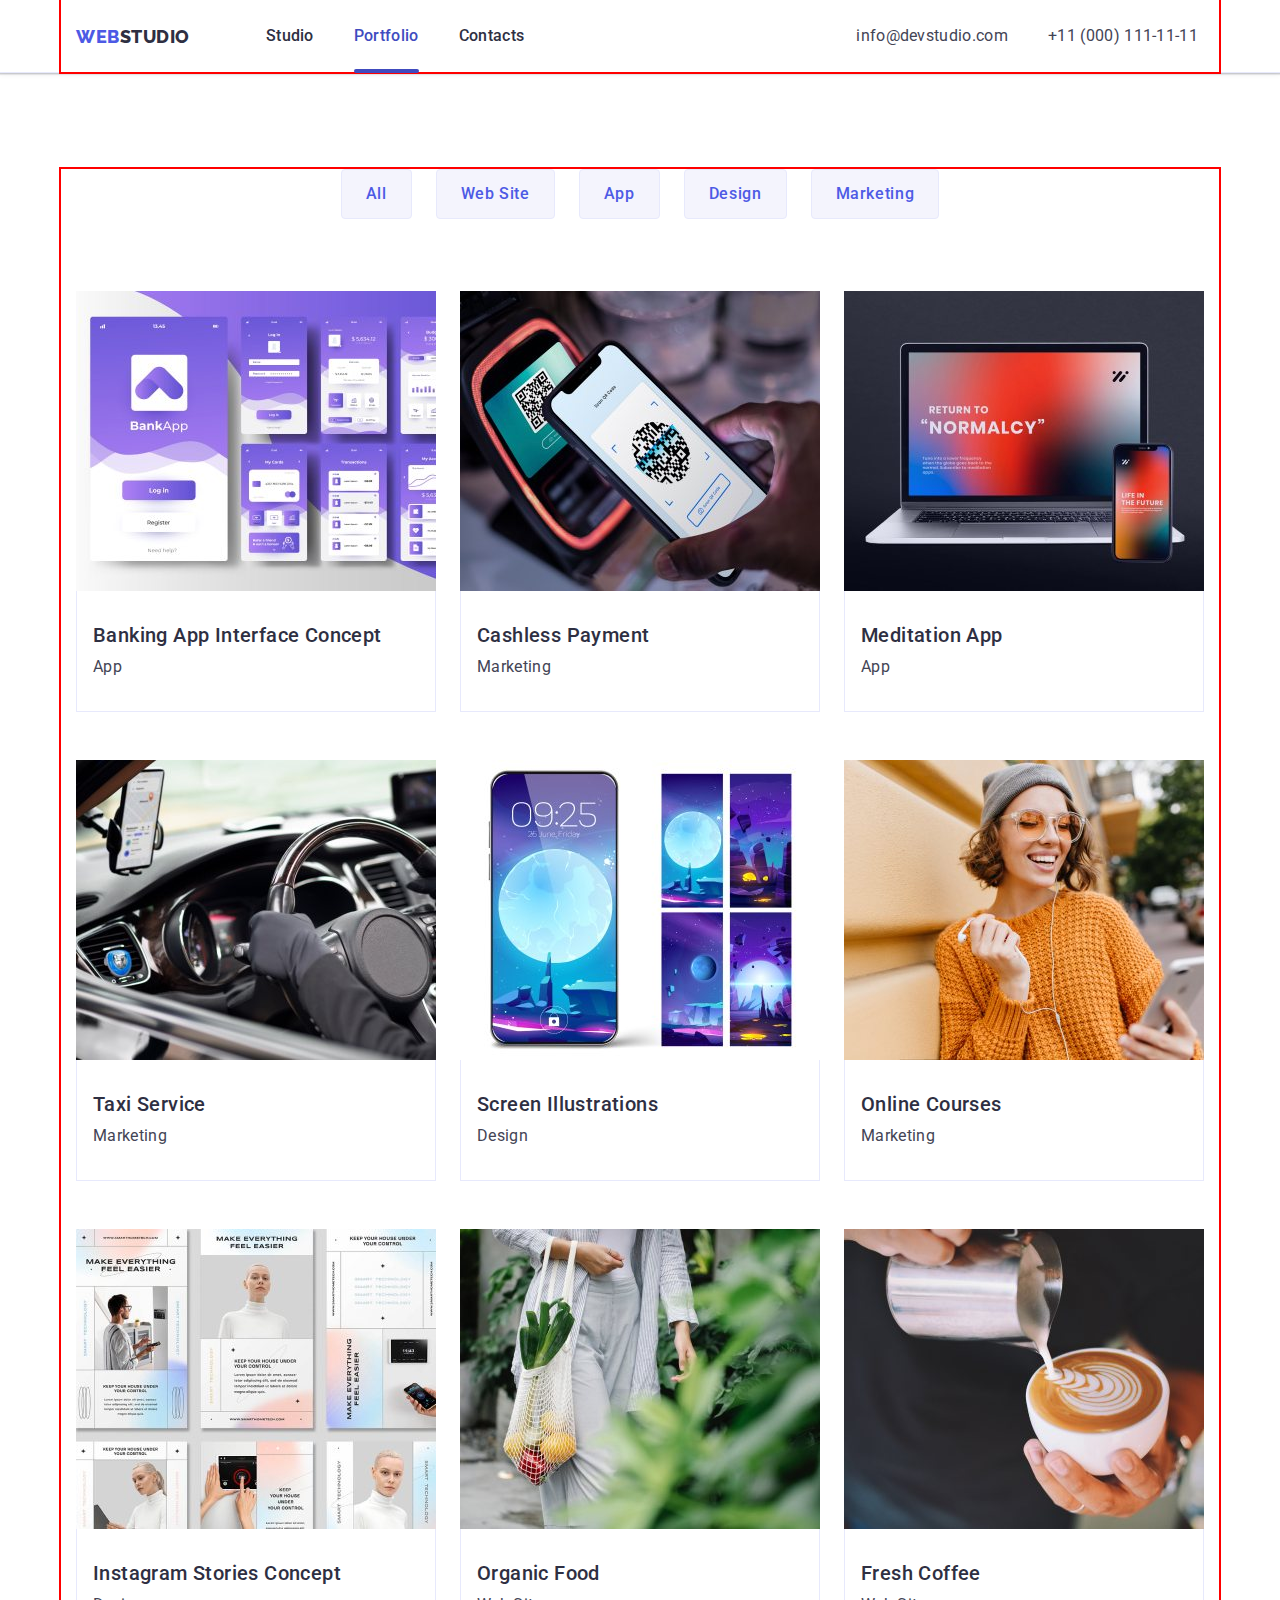
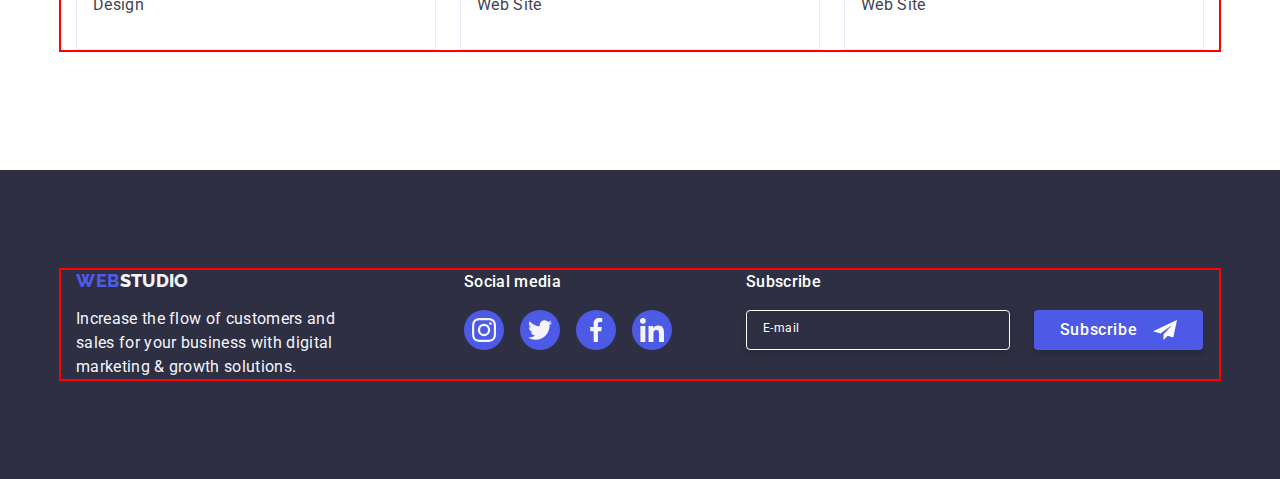
==== commit 01487334: "portfolio-overlay" ====
--- a/portfolio.html
+++ b/portfolio.html
@@ -28,10 +28,12 @@
           >
           <ul class="header-list list">
             <li class="header-items">
-              <a class="header-link current link" href="./index.html">Studio</a>
+              <a class="header-link link" href="./index.html">Studio</a>
             </li>
             <li class="header-items">
-              <a class="header-link link" href="./portfolio.html">Portfolio</a>
+              <a class="header-link link current link" href="./portfolio.html"
+                >Portfolio</a
+              >
             </li>
             <li class="header-items">
               <a class="header-link link" href="">Contacts</a>
@@ -650,5 +652,6 @@
         </form>
       </div>
     </footer>
-  </body>
+
+    
 </html>
--- a/css/styles.css
+++ b/css/styles.css
@@ -867,8 +867,13 @@
   display: flex;
   flex-wrap: wrap;
   gap: 24px;
-  justify-content: center;
+  justify-content: start;
   margin-bottom: 72px;
+}
+@media only screen and (min-width: 768px) {
+  .portfolio-list {
+    justify-content: center;
+  }
 }
 .portfolio-item {
   color: var(--iris);
@@ -911,8 +916,9 @@
 }
 @media only screen and (min-width: 768px) {
   .portfolio-items {
-    column-gap: 24px;
+    column-gap: 18px;
     row-gap: 72px;
+    justify-content: start;
   }
 }
 @media only screen and (min-width: 1158px) {
@@ -938,6 +944,7 @@
 }
 
 .overlay {
+  display: none;
   position: absolute;
   top: 0;
   left: 0;
@@ -951,13 +958,17 @@
   cursor: pointer;
   transition: transform var(--anim-fast);
 }
-.overlay-label {
-  color: var(--cloud);
-}
-
-.portfolio-link:hover .overlay,
-.portfolio-link:focus .overlay {
-  transform: translateY(0);
+@media only screen and (min-width: 768px) {
+  .overlay {
+    display: block;
+  }
+  .overlay-label {
+    color: var(--cloud);
+  }
+  .portfolio-link:hover .overlay,
+  .portfolio-link:focus .overlay {
+    transform: translateY(0);
+  }
 }
 
 .application-name {
